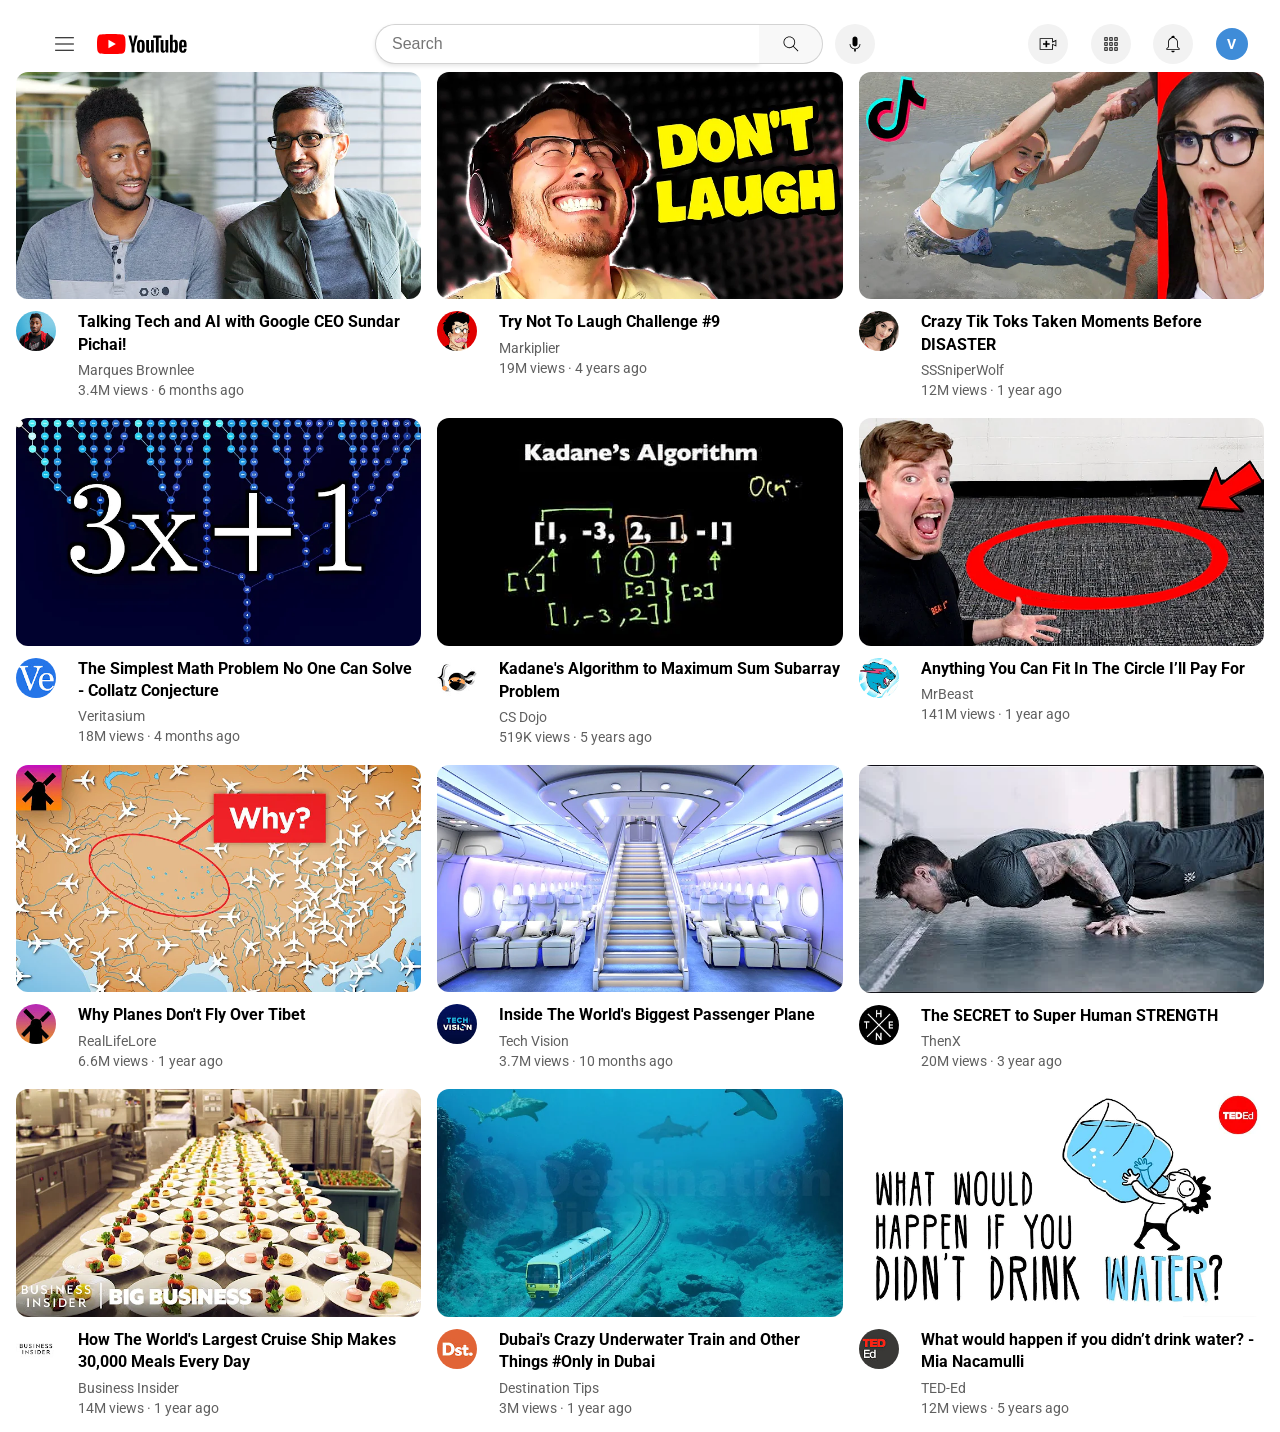
==== youtube/youtube.html @ 4e5f92c8 "add html-css-course and youtube folders" ====
<!doctype html>
<html lang="en">
  <head>
    <meta charset="UTF-8" />
    <meta name="viewport" content="width=device-width, initial-scale=1.0" />
    <title>youtube.com clone</title>
    <link rel="preconnect" href="https://fonts.googleapis.com" />
    <link rel="preconnect" href="https://fonts.gstatic.com" crossorigin />
    <link
      href="https://fonts.googleapis.com/css2?family=Roboto:ital@0;1&display=swap"
      rel="stylesheet"
    />
    <link
      href="https://fonts.googleapis.com/css2?family=Roboto:ital,wght@0,700;1,700&display=swap"
      rel="stylesheet"
    />

    <link rel="stylesheet" href="css/video.css" />
    <link rel="stylesheet" href="css/header.css" />
    <link rel="stylesheet" href="css/genral.css" />
  </head>


  <body>
    <div class="header">
      <div class="start-section">
       <img class="hamburger-menu" src="icons/hamburger-menu.svg">
       <img class="youtube-logo" src="icons/youtube-logo.svg">
      </div>



        <div class="middle-section">
           <input class="search-bar" type="text" placeholder="Search">
           <button  class="search-button">
            <img  src="icons/search.svg">
           </button>
           <button class="voice-button">
            <img  src="icons/voice-search-icon.svg">
           </button>
        </div>



      <div class="end-section">
        <button class="upload-button" aria-label="Create">
          <img src="icons/upload.svg" alt="Upload" />
        </button>
        <button class="apps-button" aria-label="YouTube apps">
          <img src="icons/youtube-apps.svg" alt="Apps" />
        </button>
        <button class="notification-button" aria-label="Notifications">
          <img src="icons/notifications.svg" alt="Notifications" />
        </button>
        <div class="profile-pic" aria-label="Profile">V</div>
      </div>
      </div>
    











    <div class="video-grid">
      <div class="div-contanter">
        <img class="thumbnail" src="img/thumbnail-1.webp" alt="thumbnail 1" />
        <div class="video-info-grid">
          <div class="div-pic">
            <img class="c-img" src="img/c-img/channel-1.jpeg" alt="channel 1" />
          </div>
          <div class="video-info">
            <p class="video-title">Talking Tech and AI with Google CEO Sundar Pichai!</p>
            <p class="video-auther">Marques Brownlee</p>
            <p class="video-state">3.4M views &#183; 6 months ago</p>
          </div>
        </div>
      </div>

      <div class="div-contanter">
        <img class="thumbnail" src="img/thumbnail-2.webp" alt="thumbnail 2" />
        <div class="video-info-grid">
          <div class="div-pic">
            <img class="c-img" src="img/c-img/channel-2.jpeg" alt="channel 2" />
          </div>
          <div class="video-info">
            <p class="video-title">Try Not To Laugh Challenge #9</p>
            <p class="video-auther">Markiplier</p>
            <p class="video-state">19M views &#183; 4 years ago</p>
          </div>
        </div>
      </div>

      <div class="div-contanter">
        <img class="thumbnail" src="img/thumbnail-3.webp" alt="thumbnail 3" />
        <div class="video-info-grid">
          <div class="div-pic">
            <img class="c-img" src="img/c-img/channel-3.jpeg" alt="channel 3" />
          </div>
          <div class="video-info">
            <p class="video-title">Crazy Tik Toks Taken Moments Before DISASTER</p>
            <p class="video-auther">SSSniperWolf</p>
            <p class="video-state">12M views &#183; 1 year ago</p>
          </div>
        </div>
      </div>

      <div class="div-contanter">
        <img class="thumbnail" src="img/thumbnail-4.webp" alt="thumbnail 4" />
        <div class="video-info-grid">
          <div class="div-pic">
            <img class="c-img" src="img/c-img/channel-4.jpeg" alt="channel 4" />
          </div>
          <div class="video-info">
            <p class="video-title">The Simplest Math Problem No One Can Solve - Collatz Conjecture</p>
            <p class="video-auther">Veritasium</p>
            <p class="video-state">18M views &#183; 4 months ago</p>
          </div>
        </div>
      </div>

      <div class="div-contanter">
        <img class="thumbnail" src="img/thumbnail-5.webp" alt="thumbnail 5" />
        <div class="video-info-grid">
          <div class="div-pic">
            <img class="c-img" src="img/c-img/channel-5.jpeg" alt="channel 5" />
          </div>
          <div class="video-info">
            <p class="video-title">Kadane's Algorithm to Maximum Sum Subarray Problem</p>
            <p class="video-auther">CS Dojo</p>
            <p class="video-state">519K views &#183; 5 years ago</p>
          </div>
        </div>
      </div>

      <div class="div-contanter">
        <img class="thumbnail" src="img/thumbnail-6.webp" alt="thumbnail 6" />
        <div class="video-info-grid">
          <div class="div-pic">
            <img class="c-img" src="img/c-img/channel-6.jpeg" alt="channel 6" />
          </div>
          <div class="video-info">
            <p class="video-title">Anything You Can Fit In The Circle I’ll Pay For</p>
            <p class="video-auther">MrBeast</p>
            <p class="video-state">141M views &#183; 1 year ago</p>
          </div>
        </div>
      </div>

      <div class="div-contanter">
        <img class="thumbnail" src="img/thumbnail-7.webp" alt="thumbnail 7" />
        <div class="video-info-grid">
          <div class="div-pic">
            <img class="c-img" src="img/c-img/channel-7.jpeg" alt="channel 7" />
          </div>
          <div class="video-info">
            <p class="video-title">Why Planes Don't Fly Over Tibet</p>
            <p class="video-auther">RealLifeLore</p>
            <p class="video-state">6.6M views &#183; 1 year ago</p>
          </div>
        </div>
      </div>

      <div class="div-contanter">
        <img class="thumbnail" src="img/thumbnail-8.webp" alt="thumbnail 8" />
        <div class="video-info-grid">
          <div class="div-pic">
            <img class="c-img" src="img/c-img/channel-8.jpeg" alt="channel 8" />
          </div>
          <div class="video-info">
            <p class="video-title">Inside The World's Biggest Passenger Plane</p>
            <p class="video-auther">Tech Vision</p>
            <p class="video-state">3.7M views &#183; 10 months ago</p>
          </div>
        </div>
      </div>

      <div class="div-contanter">
        <img class="thumbnail" src="img/thumbnail-9.webp" alt="thumbnail 9" />
        <div class="video-info-grid">
          <div class="div-pic">
            <img class="c-img" src="img/c-img/channel-9.jpeg" alt="channel 9" />
          </div>
          <div class="video-info">
            <p class="video-title">The SECRET to Super Human STRENGTH</p>
            <p class="video-auther">ThenX</p>
            <p class="video-state">20M views &#183; 3 year ago</p>
          </div>
        </div>
      </div>

      <div class="div-contanter">
        <img class="thumbnail" src="img/thumbnail-10.webp" alt="thumbnail 10" />
        <div class="video-info-grid">
          <div class="div-pic">
            <img class="c-img" src="img/c-img/channel-10.jpeg" alt="channel 10" />
          </div>
          <div class="video-info">
            <p class="video-title">How The World's Largest Cruise Ship Makes 30,000 Meals Every Day</p>
            <p class="video-auther">Business Insider</p>
            <p class="video-state">14M views &#183; 1 year ago</p>
          </div>
        </div>
      </div>

      <div class="div-contanter">
        <img class="thumbnail" src="img/thumbnail-11.webp" alt="thumbnail 11" />
        <div class="video-info-grid">
          <div class="div-pic">
            <img class="c-img" src="img/c-img/channel-11.jpeg" alt="channel 11" />
          </div>
          <div class="video-info">
            <p class="video-title">Dubai's Crazy Underwater Train and Other Things #Only in Dubai</p>
            <p class="video-auther">Destination Tips</p>
            <p class="video-state">3M views &#183; 1 year ago</p>
          </div>
        </div>
      </div>

      <div class="div-contanter">
        <img class="thumbnail" src="img/thumbnail-12.webp" alt="thumbnail 12" />
        <div class="video-info-grid">
          <div class="div-pic">
            <img class="c-img" src="img/c-img/channel-12.jpeg" alt="channel 12" />
          </div>
          <div class="video-info">
            <p class="video-title">What would happen if you didn’t drink water? - Mia Nacamulli</p>
            <p class="video-auther">TED-Ed</p>
            <p class="video-state">12M views &#183; 5 years ago</p>
          </div>
        </div>
      </div>
    </div>
  </body>
</html>
---- youtube/css/video.css ----
body {
  margin: 0;
  padding: 16px;
  font-family: "Roboto", Arial, sans-serif;
}

.search-bar {
  width: 300px;
  height: 30px;
  padding: 10px;
  border-radius: 20px;
  border: 1px solid #ccc;
  box-shadow: 0 2px 4px rgba(0, 0, 0, 0.1);
  display: block;
  margin-bottom: 16px;
}

.video-grid {
  display: grid;
  grid-template-columns: repeat(3, minmax(0, 1fr));
  gap: 20px 16px;
}

.div-contanter {
  width: 100%;
}

.thumbnail {
  width: 100%;
  display: block;
  border-radius: 12px;
}

.video-info-grid {
  display: grid;
  grid-template-columns: 50px 1fr;
  column-gap: 12px;
  margin-top: 12px;
}

.div-pic {
  width: 50px;
}

.c-img {
  width: 40px;
  height: 40px;
  border-radius: 50%;
  display: block;
}

.video-info {
  width: 100%;
}

.video-title {
  margin: 0 0 6px;
  font-size: 16px;
  font-weight: 700;
  line-height: 1.4;
}

.video-auther,
.video-state {
  margin: 0;
  font-size: 14px;
  color: #606060;
}

.video-state {
  margin-top: 4px;
}

@media (max-width: 900px) {
  .video-grid {
    grid-template-columns: repeat(2, minmax(0, 1fr));
  }
}

@media (max-width: 560px) {
  .video-grid {
    grid-template-columns: 1fr;
  }

 
}
---- youtube/css/header.css ----
.middle-section {
    flex: 1;
    margin-left: 70px;
    margin-right: 35px;
    max-width: 500px;
    display: flex;
    align-items: center;
}

.search-bar {
    flex: 1;
    height: 40px;
    padding: 0 16px;
    border: 1px solid #d3d3d3;
    border-right: none;
    border-radius: 20px 0 0 20px;
    outline: none;
    box-sizing: border-box;
    font-size: 16px;
    margin-bottom: 0px;
    width: 0;
}

.header {
    display: flex;
    flex-direction: row;
    justify-content: space-between;
    align-items: center;
    height: 56px;
    padding: 0 16px;
    position: sticky;
    top: 0;
    background: white;
    z-index: 10;
}

.start-section {
    display: flex;
    align-items: center;
}

.end-section {
    width: 220px;
    display: flex;
    align-items: center;
    justify-content: space-between;
    gap: 10px;
    flex-shrink: 0;
}

.hamburger-menu {
    height: 25px;
    margin-left: 20px;
    margin-right: 20px;
}

.youtube-logo {
    height: 20px;
}

.search-button,
.voice-button,
.upload-button,
.apps-button,
.notification-button {
    height: 40px;
    width: 40px;
    display: flex;
    align-items: center;
    justify-content: center;
    border: none;
    background: #f2f2f2;
    border-radius: 50%;
    cursor: pointer;
    padding: 0;
}

.search-button {
    width: 64px;
    border-radius: 0 20px 20px 0;
    margin-left: 0;
    border: 1px solid #d3d3d3;
    border-left: none;
    background: #f8f8f8;
}

.voice-button {
    margin-left: 12px;
}

.search-button img,
.voice-button img,
.upload-button img,
.apps-button img,
.notification-button img {
    width: 20px;
    height: 20px;
}

.profile-pic {
    width: 32px;
    height: 32px;
    border-radius: 50%;
    background: #3f8cd8;
    color: white;
    display: flex;
    align-items: center;
    justify-content: center;
    font-weight: 700;
    font-size: 14px;
}
---- youtube/css/genral.css ----
p {
font-family: Roboto,Arial, sans-serif;
margin-top: 0px;
margin-bottom: 0px;
}

body{
margin: 0;
}
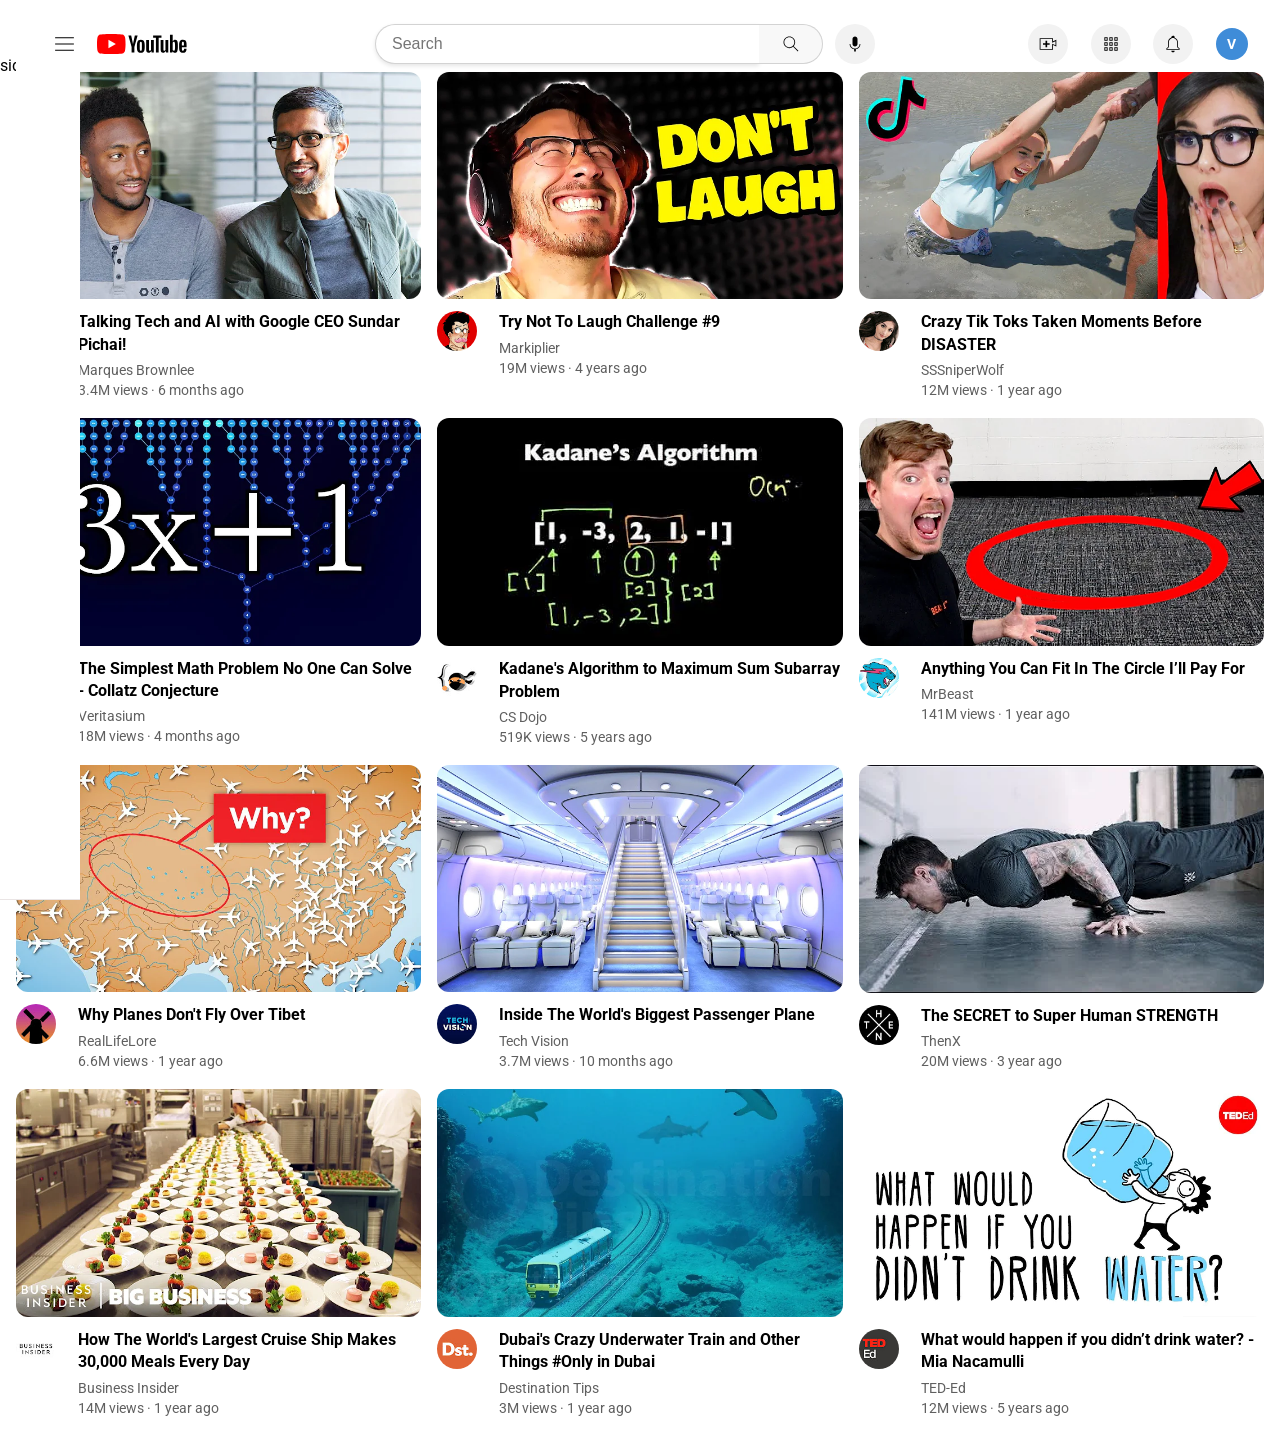
==== commit fbe96d87: "youtube" ====
--- a/youtube/youtube.html
+++ b/youtube/youtube.html
@@ -18,6 +18,7 @@
     <link rel="stylesheet" href="css/video.css" />
     <link rel="stylesheet" href="css/header.css" />
     <link rel="stylesheet" href="css/genral.css" />
+    <link rel="stylesheet" href="css/sidebar.css" />
   </head>
 
 
@@ -58,9 +59,8 @@
     
 
 
-
-
-
+      <div class="sidebar">sidebar</div>
+    
 
 
 
--- a/youtube/css/sidebar.css
+++ b/youtube/css/sidebar.css
@@ -0,0 +1,8 @@
+.sidebar{
+    width: 80px; bottom: 0;left: 0; top: 56px;
+    position: fixed; background-color: white;
+    border-bottom-width: 1px;
+    border-bottom-style: solid;
+    border-bottom-color: rgb(234, 229, 229);
+        
+}
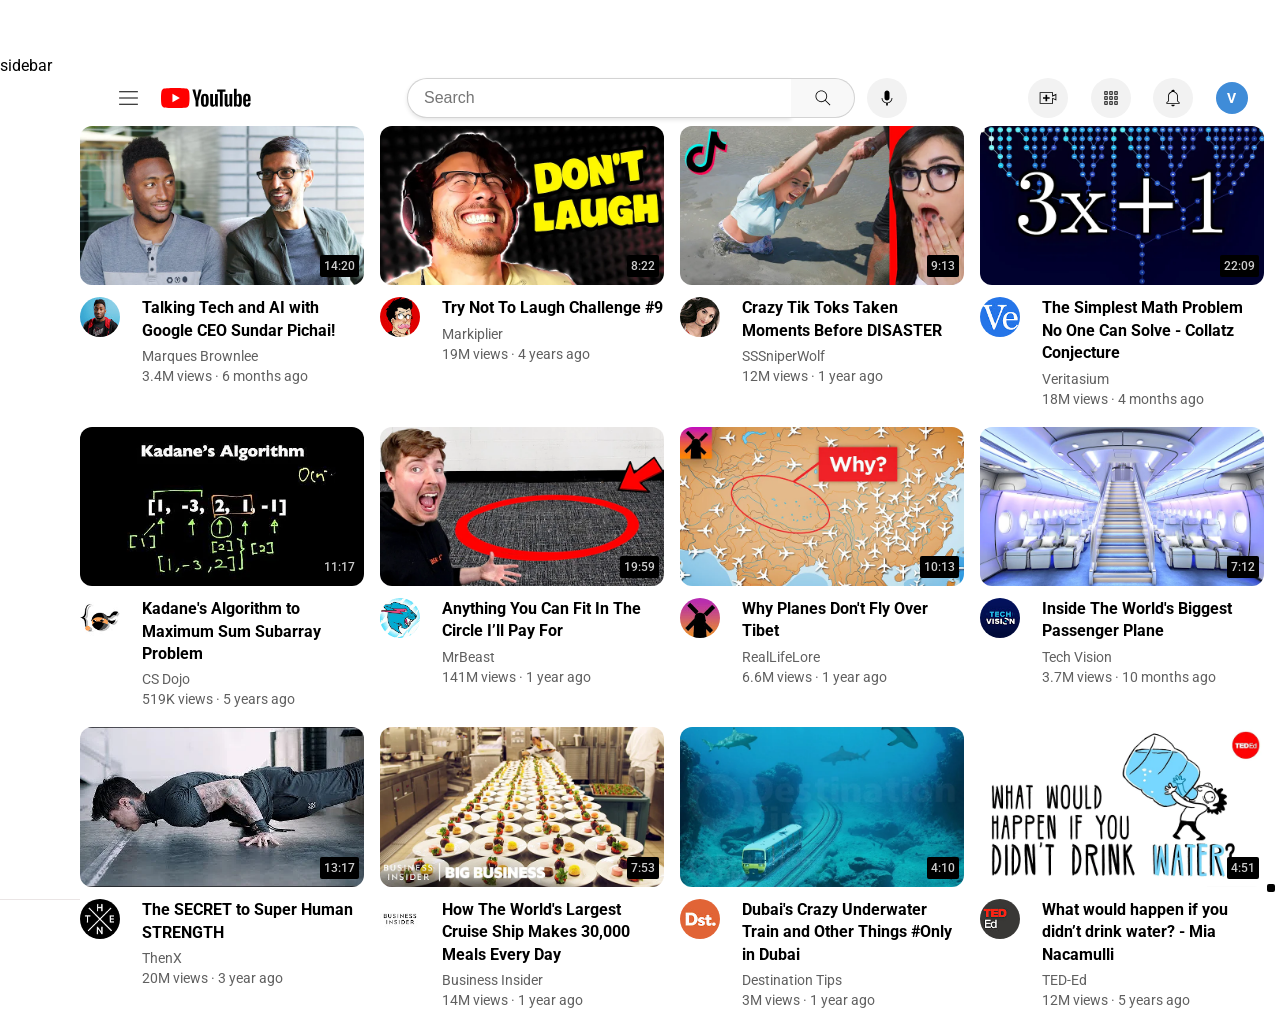
==== commit fc8a851d: "add video time in thumbnail" ====
--- a/youtube/youtube.html
+++ b/youtube/youtube.html
@@ -21,27 +21,22 @@
     <link rel="stylesheet" href="css/sidebar.css" />
   </head>
 
-
   <body>
     <div class="header">
       <div class="start-section">
-       <img class="hamburger-menu" src="icons/hamburger-menu.svg">
-       <img class="youtube-logo" src="icons/youtube-logo.svg">
-      </div>
-
-
-
-        <div class="middle-section">
-           <input class="search-bar" type="text" placeholder="Search">
-           <button  class="search-button">
-            <img  src="icons/search.svg">
-           </button>
-           <button class="voice-button">
-            <img  src="icons/voice-search-icon.svg">
-           </button>
-        </div>
-
-
+        <img class="hamburger-menu" src="icons/hamburger-menu.svg" />
+        <img class="youtube-logo" src="icons/youtube-logo.svg" />
+      </div>
+
+      <div class="middle-section">
+        <input class="search-bar" type="text" placeholder="Search" />
+        <button class="search-button">
+          <img src="icons/search.svg" />
+        </button>
+        <button class="voice-button">
+          <img src="icons/voice-search-icon.svg" />
+        </button>
+      </div>
 
       <div class="end-section">
         <button class="upload-button" aria-label="Create">
@@ -55,27 +50,27 @@
         </button>
         <div class="profile-pic" aria-label="Profile">V</div>
       </div>
-      </div>
-    
-
-
-      <div class="sidebar">sidebar</div>
-    
-
-
-
-
-
+    </div>
+
+    <div class="sidebar">sidebar</div>
 
     <div class="video-grid">
       <div class="div-contanter">
-        <img class="thumbnail" src="img/thumbnail-1.webp" alt="thumbnail 1" />
+        <div class="thumbnail-row">
+          <img class="thumbnail" src="img/thumbnail-1.webp" alt="thumbnail 1" />
+          <div class="video-time">
+            14:20
+          </div>
+        </div>
         <div class="video-info-grid">
           <div class="div-pic">
             <img class="c-img" src="img/c-img/channel-1.jpeg" alt="channel 1" />
-          </div>
-          <div class="video-info">
-            <p class="video-title">Talking Tech and AI with Google CEO Sundar Pichai!</p>
+            
+          </div>
+          <div class="video-info">
+            <p class="video-title">
+              Talking Tech and AI with Google CEO Sundar Pichai!
+            </p>
             <p class="video-auther">Marques Brownlee</p>
             <p class="video-state">3.4M views &#183; 6 months ago</p>
           </div>
@@ -83,10 +78,16 @@
       </div>
 
       <div class="div-contanter">
-        <img class="thumbnail" src="img/thumbnail-2.webp" alt="thumbnail 2" />
+        <div class="thumbnail-row">
+          <img class="thumbnail" src="img/thumbnail-2.webp" alt="thumbnail 2" />
+          <div class="video-time">
+            8:22
+          </div>
+        </div>
         <div class="video-info-grid">
           <div class="div-pic">
             <img class="c-img" src="img/c-img/channel-2.jpeg" alt="channel 2" />
+            
           </div>
           <div class="video-info">
             <p class="video-title">Try Not To Laugh Challenge #9</p>
@@ -97,13 +98,20 @@
       </div>
 
       <div class="div-contanter">
-        <img class="thumbnail" src="img/thumbnail-3.webp" alt="thumbnail 3" />
+        <div class="thumbnail-row">
+          <img class="thumbnail" src="img/thumbnail-3.webp" alt="thumbnail 3" />
+          <div class="video-time">
+            9:13
+          </div>
+        </div>
         <div class="video-info-grid">
           <div class="div-pic">
             <img class="c-img" src="img/c-img/channel-3.jpeg" alt="channel 3" />
           </div>
           <div class="video-info">
-            <p class="video-title">Crazy Tik Toks Taken Moments Before DISASTER</p>
+            <p class="video-title">
+              Crazy Tik Toks Taken Moments Before DISASTER
+            </p>
             <p class="video-auther">SSSniperWolf</p>
             <p class="video-state">12M views &#183; 1 year ago</p>
           </div>
@@ -111,13 +119,20 @@
       </div>
 
       <div class="div-contanter">
-        <img class="thumbnail" src="img/thumbnail-4.webp" alt="thumbnail 4" />
+        <div class="thumbnail-row">
+          <img class="thumbnail" src="img/thumbnail-4.webp" alt="thumbnail 4" />
+          <div class="video-time">
+            22:09
+          </div>
+        </div>
         <div class="video-info-grid">
           <div class="div-pic">
             <img class="c-img" src="img/c-img/channel-4.jpeg" alt="channel 4" />
           </div>
           <div class="video-info">
-            <p class="video-title">The Simplest Math Problem No One Can Solve - Collatz Conjecture</p>
+            <p class="video-title">
+              The Simplest Math Problem No One Can Solve - Collatz Conjecture
+            </p>
             <p class="video-auther">Veritasium</p>
             <p class="video-state">18M views &#183; 4 months ago</p>
           </div>
@@ -125,13 +140,20 @@
       </div>
 
       <div class="div-contanter">
-        <img class="thumbnail" src="img/thumbnail-5.webp" alt="thumbnail 5" />
+        <div class="thumbnail-row">
+          <img class="thumbnail" src="img/thumbnail-5.webp" alt="thumbnail 5" />
+          <div class="video-time">
+            11:17
+          </div>
+        </div>
         <div class="video-info-grid">
           <div class="div-pic">
             <img class="c-img" src="img/c-img/channel-5.jpeg" alt="channel 5" />
           </div>
           <div class="video-info">
-            <p class="video-title">Kadane's Algorithm to Maximum Sum Subarray Problem</p>
+            <p class="video-title">
+              Kadane's Algorithm to Maximum Sum Subarray Problem
+            </p>
             <p class="video-auther">CS Dojo</p>
             <p class="video-state">519K views &#183; 5 years ago</p>
           </div>
@@ -139,13 +161,20 @@
       </div>
 
       <div class="div-contanter">
-        <img class="thumbnail" src="img/thumbnail-6.webp" alt="thumbnail 6" />
+        <div class="thumbnail-row">
+          <img class="thumbnail" src="img/thumbnail-6.webp" alt="thumbnail 6" />
+          <div class="video-time">
+            19:59
+          </div>
+        </div>
         <div class="video-info-grid">
           <div class="div-pic">
             <img class="c-img" src="img/c-img/channel-6.jpeg" alt="channel 6" />
           </div>
           <div class="video-info">
-            <p class="video-title">Anything You Can Fit In The Circle I’ll Pay For</p>
+            <p class="video-title">
+              Anything You Can Fit In The Circle I’ll Pay For
+            </p>
             <p class="video-auther">MrBeast</p>
             <p class="video-state">141M views &#183; 1 year ago</p>
           </div>
@@ -153,7 +182,12 @@
       </div>
 
       <div class="div-contanter">
-        <img class="thumbnail" src="img/thumbnail-7.webp" alt="thumbnail 7" />
+        <div class="thumbnail-row">
+          <img class="thumbnail" src="img/thumbnail-7.webp" alt="thumbnail 7" />
+          <div class="video-time">
+            10:13
+          </div>
+        </div>
         <div class="video-info-grid">
           <div class="div-pic">
             <img class="c-img" src="img/c-img/channel-7.jpeg" alt="channel 7" />
@@ -167,13 +201,20 @@
       </div>
 
       <div class="div-contanter">
-        <img class="thumbnail" src="img/thumbnail-8.webp" alt="thumbnail 8" />
+        <div class="thumbnail-row">
+          <img class="thumbnail" src="img/thumbnail-8.webp" alt="thumbnail 8" />
+          <div class="video-time">
+            7:12
+          </div>
+        </div>
         <div class="video-info-grid">
           <div class="div-pic">
             <img class="c-img" src="img/c-img/channel-8.jpeg" alt="channel 8" />
           </div>
           <div class="video-info">
-            <p class="video-title">Inside The World's Biggest Passenger Plane</p>
+            <p class="video-title">
+              Inside The World's Biggest Passenger Plane
+            </p>
             <p class="video-auther">Tech Vision</p>
             <p class="video-state">3.7M views &#183; 10 months ago</p>
           </div>
@@ -181,7 +222,12 @@
       </div>
 
       <div class="div-contanter">
-        <img class="thumbnail" src="img/thumbnail-9.webp" alt="thumbnail 9" />
+        <div class="thumbnail-row">
+          <img class="thumbnail" src="img/thumbnail-9.webp" alt="thumbnail 9" />
+          <div class="video-time">
+            13:17
+          </div>
+        </div>
         <div class="video-info-grid">
           <div class="div-pic">
             <img class="c-img" src="img/c-img/channel-9.jpeg" alt="channel 9" />
@@ -195,13 +241,30 @@
       </div>
 
       <div class="div-contanter">
-        <img class="thumbnail" src="img/thumbnail-10.webp" alt="thumbnail 10" />
-        <div class="video-info-grid">
-          <div class="div-pic">
-            <img class="c-img" src="img/c-img/channel-10.jpeg" alt="channel 10" />
-          </div>
-          <div class="video-info">
-            <p class="video-title">How The World's Largest Cruise Ship Makes 30,000 Meals Every Day</p>
+        <div class="thumbnail-row">
+          <img
+            class="thumbnail"
+            src="img/thumbnail-10.webp"
+            alt="thumbnail 10"
+          />
+          <div class="video-time">
+            7:53
+          </div>
+        </div>
+
+        <div class="video-info-grid">
+          <div class="div-pic">
+            <img
+              class="c-img"
+              src="img/c-img/channel-10.jpeg"
+              alt="channel 10"
+            />
+            <div class="video-time"></div>
+          </div>
+          <div class="video-info">
+            <p class="video-title">
+              How The World's Largest Cruise Ship Makes 30,000 Meals Every Day
+            </p>
             <p class="video-auther">Business Insider</p>
             <p class="video-state">14M views &#183; 1 year ago</p>
           </div>
@@ -209,13 +272,29 @@
       </div>
 
       <div class="div-contanter">
-        <img class="thumbnail" src="img/thumbnail-11.webp" alt="thumbnail 11" />
-        <div class="video-info-grid">
-          <div class="div-pic">
-            <img class="c-img" src="img/c-img/channel-11.jpeg" alt="channel 11" />
-          </div>
-          <div class="video-info">
-            <p class="video-title">Dubai's Crazy Underwater Train and Other Things #Only in Dubai</p>
+        <div class="thumbnail-row">
+          <img
+            class="thumbnail"
+            src="img/thumbnail-11.webp"
+            alt="thumbnail 11"
+          />
+          <div class="video-time">
+            4:10
+          </div>
+        </div>
+
+        <div class="video-info-grid">
+          <div class="div-pic">
+            <img
+              class="c-img"
+              src="img/c-img/channel-11.jpeg"
+              alt="channel 11"
+            />
+          </div>
+          <div class="video-info">
+            <p class="video-title">
+              Dubai's Crazy Underwater Train and Other Things #Only in Dubai
+            </p>
             <p class="video-auther">Destination Tips</p>
             <p class="video-state">3M views &#183; 1 year ago</p>
           </div>
@@ -223,17 +302,32 @@
       </div>
 
       <div class="div-contanter">
-        <img class="thumbnail" src="img/thumbnail-12.webp" alt="thumbnail 12" />
-        <div class="video-info-grid">
-          <div class="div-pic">
-            <img class="c-img" src="img/c-img/channel-12.jpeg" alt="channel 12" />
-          </div>
-          <div class="video-info">
-            <p class="video-title">What would happen if you didn’t drink water? - Mia Nacamulli</p>
+        <div class="thumbnail-row">
+          <img
+            class="thumbnail"
+            src="img/thumbnail-12.webp"
+            alt="thumbnail 12"
+          />
+          <div class="video-time">
+            4:51
+          </div>
+        </div>
+        <div class="video-info-grid">
+          <div class="div-pic">
+            <img
+              class="c-img"
+              src="img/c-img/channel-12.jpeg"
+              alt="channel 12"
+            />
+          </div>
+          <div class="video-info">
+            <p class="video-title">
+              What would happen if you didn’t drink water? - Mia Nacamulli
+            </p>
             <p class="video-auther">TED-Ed</p>
             <p class="video-state">12M views &#183; 5 years ago</p>
           </div>
-        </div>
+        </div
       </div>
     </div>
   </body>
--- a/youtube/css/video.css
+++ b/youtube/css/video.css
@@ -17,7 +17,7 @@
 
 .video-grid {
   display: grid;
-  grid-template-columns: repeat(3, minmax(0, 1fr));
+  grid-template-columns: repeat(4, minmax(0, 1fr));
   gap: 20px 16px;
 }
 
@@ -47,6 +47,7 @@
   height: 40px;
   border-radius: 50%;
   display: block;
+
 }
 
 .video-info {
@@ -85,3 +86,21 @@
  
 }
 
+.thumbnail-row{
+  position: relative;
+}
+.video-time{
+  font-family: "Roboto", Arial, sans-serif;
+  background-color: black;
+  color: #ccc;
+  position: absolute;
+  bottom: 8px;
+  right: 5px;
+  font-size: 12px;
+  font-weight: 500;
+  padding-left: 4px;
+  padding-right: 4px;
+  padding-top: 4px;
+  padding-bottom: 4px;
+  border-radius: 2px;
+}
--- a/youtube/css/genral.css
+++ b/youtube/css/genral.css
@@ -6,4 +6,6 @@
 
 body{
 margin: 0;
+padding-left: 80px;
+padding-top: 70px;
 }
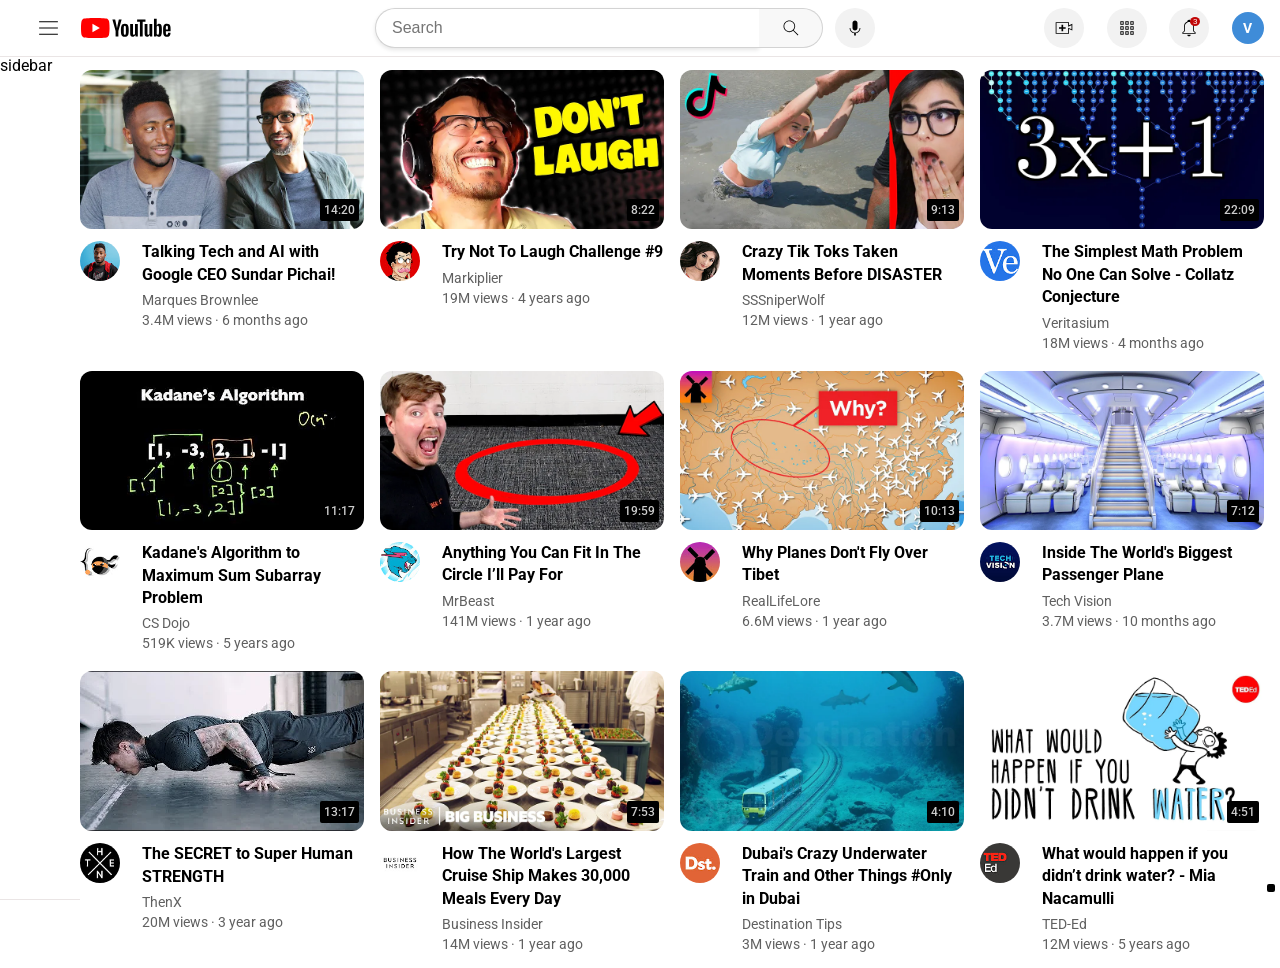
==== commit 1f70840b: "add count on notification" ====
--- a/youtube/youtube.html
+++ b/youtube/youtube.html
@@ -45,9 +45,16 @@
         <button class="apps-button" aria-label="YouTube apps">
           <img src="icons/youtube-apps.svg" alt="Apps" />
         </button>
+        <div class="notification-cont">
+          
         <button class="notification-button" aria-label="Notifications">
           <img src="icons/notifications.svg" alt="Notifications" />
-        </button>
+          <div class="noti-cont">3</div>
+          
+          </button>
+        </div>
+        
+        
         <div class="profile-pic" aria-label="Profile">V</div>
       </div>
     </div>
--- a/youtube/css/header.css
+++ b/youtube/css/header.css
@@ -22,16 +22,21 @@
 }
 
 .header {
-    display: flex;
+     display: flex;
     flex-direction: row;
     justify-content: space-between;
     align-items: center;
     height: 56px;
-    padding: 0 16px;
-    position: sticky;
-    top: 0;
+    position: fixed;
+    top: 0px;
+    left: 0px;
+    right: 0px;
+    border-bottom-width: 1px;
+    border-bottom-style: solid;
+    border-bottom-color: rgb(234, 229, 229);
+    padding: 0px 16px;
     background: white;
-    z-index: 10;
+    z-index: 100;
 }
 
 .start-section {
@@ -106,6 +111,22 @@
     display: flex;
     align-items: center;
     justify-content: center;
+    font-size: 14px;
     font-weight: 700;
-    font-size: 14px;
 }
+.notification-cont{
+    position: relative;
+
+}
+.noti-cont{
+    position: absolute;
+    background-color: rgb(193, 5, 5);
+    color: white;
+    width: 10px;
+    
+    border-radius: 50%;
+    top: 9px;
+    right: 9px;
+    font-size: 8px;
+    font-weight: 500;
+}
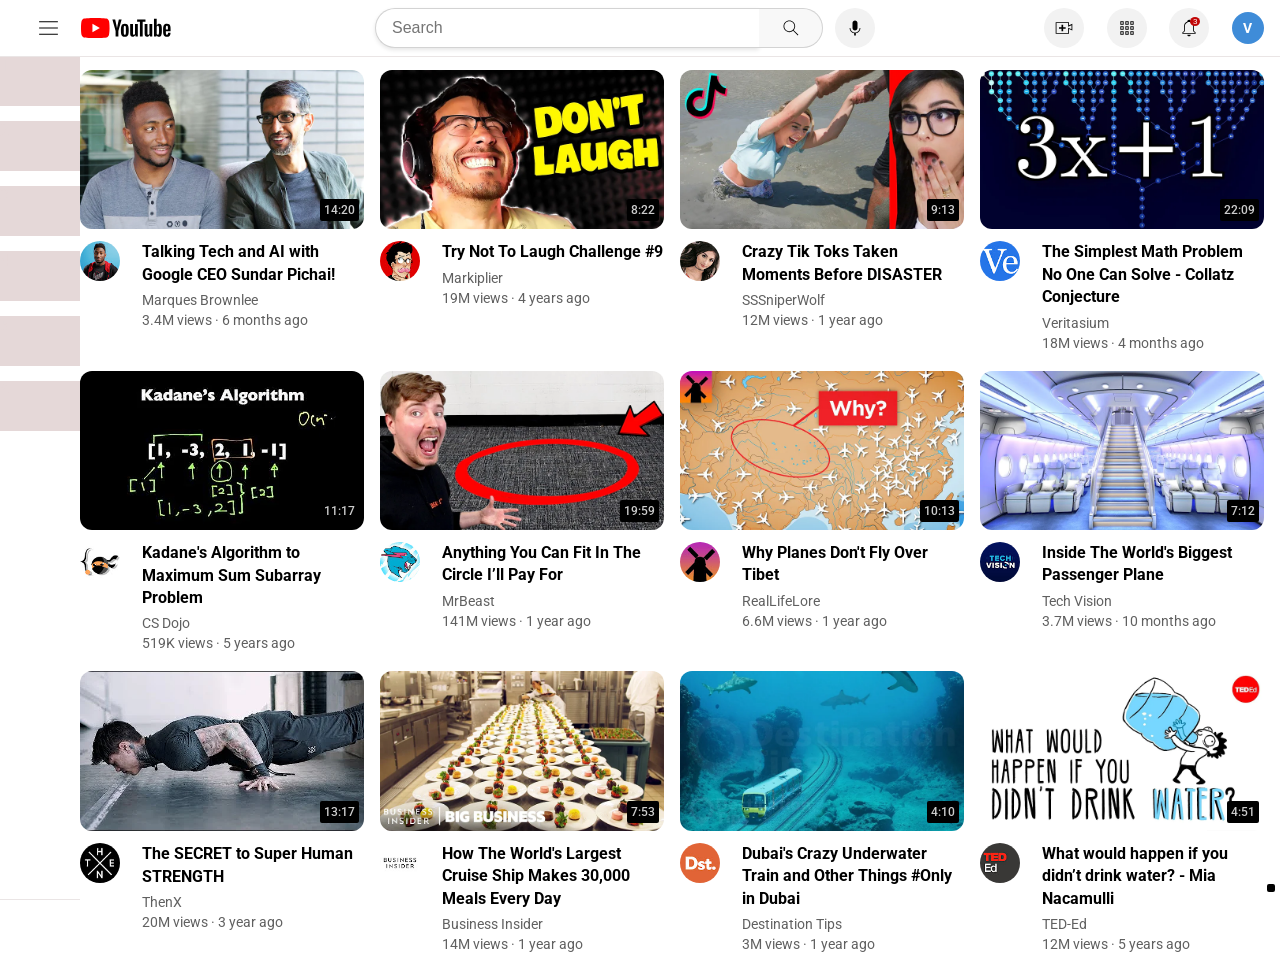
==== commit 4a4cf992: "add count on notification" ====
--- a/youtube/youtube.html
+++ b/youtube/youtube.html
@@ -59,7 +59,14 @@
       </div>
     </div>
 
-    <div class="sidebar">sidebar</div>
+    <div class="sidebar">
+     <div class="sidebar-icons">1</div>
+     <div class="sidebar-icons">2</div>
+     <div class="sidebar-icons">3</div>
+     <div class="sidebar-icons">4</div>
+     <div class="sidebar-icons">5</div>
+     <div class="sidebar-icons">6</div>
+    </div>
 
     <div class="video-grid">
       <div class="div-contanter">
--- a/youtube/css/sidebar.css
+++ b/youtube/css/sidebar.css
@@ -5,4 +5,11 @@
     border-bottom-style: solid;
     border-bottom-color: rgb(234, 229, 229);
         
+}
+.sidebar-icons{
+    background-color: rgb(229, 216, 216);
+    color: rgb(229, 216, 216);
+    margin-bottom: 15px;
+    width: 100%;
+    height: 50px;
 }
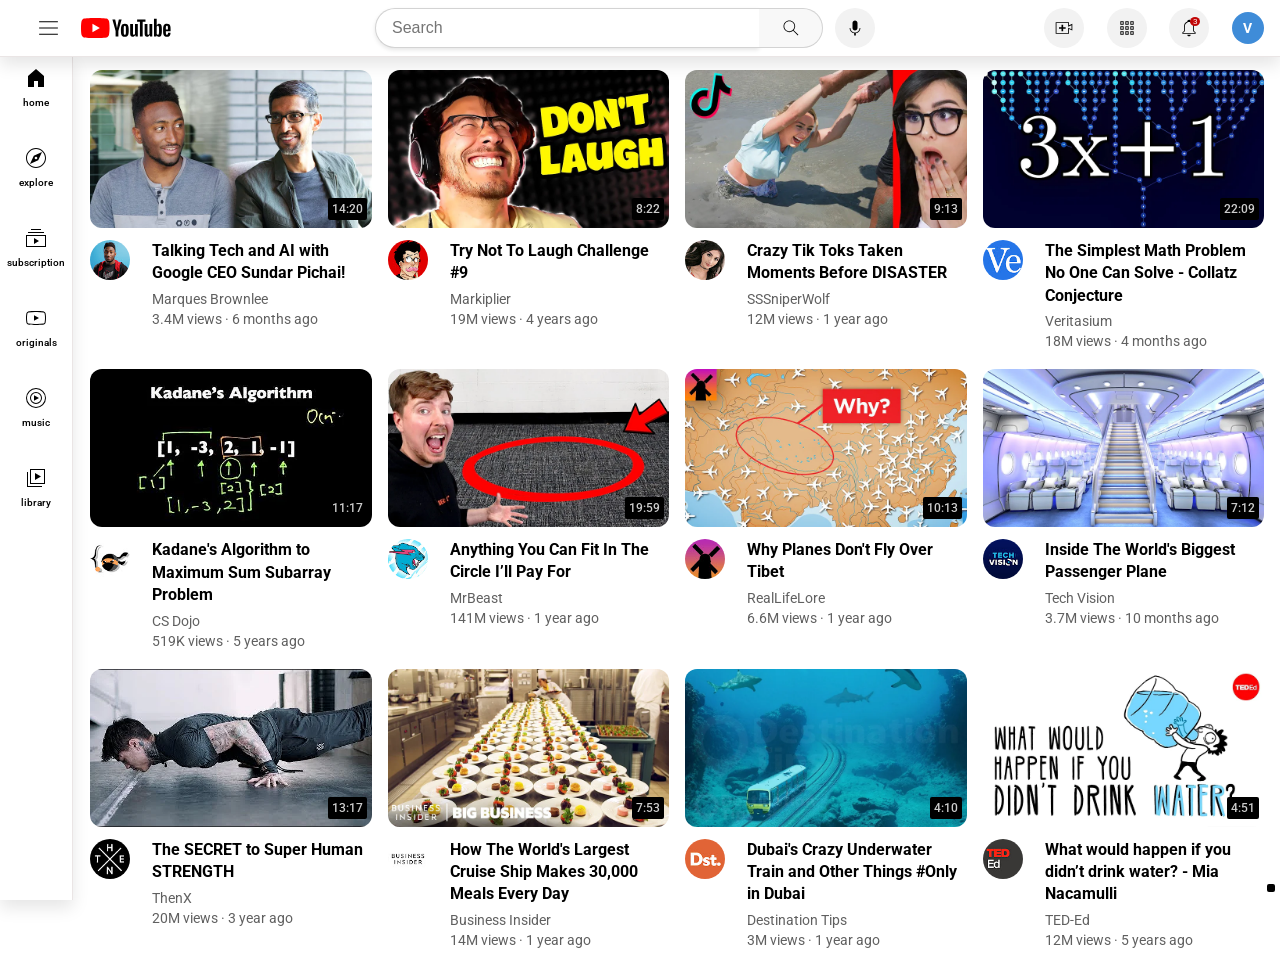
==== commit a72c335f: "add complete side-bar" ====
--- a/youtube/youtube.html
+++ b/youtube/youtube.html
@@ -60,12 +60,57 @@
     </div>
 
     <div class="sidebar">
-     <div class="sidebar-icons">1</div>
-     <div class="sidebar-icons">2</div>
-     <div class="sidebar-icons">3</div>
-     <div class="sidebar-icons">4</div>
-     <div class="sidebar-icons">5</div>
-     <div class="sidebar-icons">6</div>
+     <div class="sidebar-icons">
+      <div class="side-icon-img">
+         <img class="side-icon-image" src="icons/icons-side/home.svg">
+      </div>
+      <div class="side-cont">
+        <p class="side-containt">home</p>
+      </div>
+     </div>
+     <div class="sidebar-icons">
+      <div class="side-icon-img">
+        <img class="side-icon-image" src="icons/icons-side/explore.svg">
+      </div>
+      <div class="side-cont">
+        <p class="side-containt">explore</p>
+      </div>
+     </div>
+     <div class="sidebar-icons">
+      <div class="side-icon-img">
+        <img class="side-icon-image" src="icons/icons-side/subscriptions.svg">
+      </div>
+      <div class="side-cont">
+        <p class="side-containt">subscription</p>
+      </div>
+     </div>
+     <div class="sidebar-icons">
+      <div class="side-icon-img">
+        <img class="side-icon-image" src="icons/icons-side/originals.svg">
+      </div>
+      <div class="side-cont">
+        <p class="side-containt">originals</p>
+      </div> 
+    </div>
+     <div class="sidebar-icons">
+      <div class="side-icon-img">
+        <img class="side-icon-image" src="icons/icons-side/youtube-music.svg">
+
+      </div>
+      <div class="side-cont">
+        <p class="side-containt">
+          music
+        </p>
+      </div> 
+    </div>
+     <div class="sidebar-icons">
+      <div class="side-icon-img">
+        <img class="side-icon-image" src="icons/icons-side/library.svg">
+      </div>
+      <div class="side-cont">
+        <p class="side-containt">library</p>
+      </div>
+     </div>
     </div>
 
     <div class="video-grid">
--- a/youtube/css/header.css
+++ b/youtube/css/header.css
@@ -22,7 +22,7 @@
 }
 
 .header {
-     display: flex;
+    display: flex;
     flex-direction: row;
     justify-content: space-between;
     align-items: center;
@@ -37,6 +37,7 @@
     padding: 0px 16px;
     background: white;
     z-index: 100;
+    box-shadow: 0px 8px 16px 0px rgba(0, 0, 0, 0.1);
 }
 
 .start-section {
--- a/youtube/css/genral.css
+++ b/youtube/css/genral.css
@@ -6,6 +6,6 @@
 
 body{
 margin: 0;
-padding-left: 80px;
+padding-left: 90px;
 padding-top: 70px;
 }
--- a/youtube/css/sidebar.css
+++ b/youtube/css/sidebar.css
@@ -1,15 +1,53 @@
 .sidebar{
-    width: 80px; bottom: 0;left: 0; top: 56px;
+    width: 72px; bottom: 0;left: 0; top: 56px;
     position: fixed; background-color: white;
-    border-bottom-width: 1px;
-    border-bottom-style: solid;
-    border-bottom-color: rgb(234, 229, 229);
+    border-right-width:  1px;
+    border-right-style: solid;
+    border-right-color: rgb(234, 229, 229);
+    box-shadow: 0px 8px 16px 0px rgba(0, 0, 0, 0.1);
         
 }
-.sidebar-icons{
-    background-color: rgb(229, 216, 216);
-    color: rgb(229, 216, 216);
-    margin-bottom: 15px;
+.sidebar-icons{ 
+    margin-bottom: 5px;
     width: 100%;
-    height: 50px;
-}+    height: 70px;
+    margin-bottom: 10px;
+    cursor: pointer;
+}
+.sidebar-icons:hover{
+    background-color: rgba(244, 241, 236, 0.946);
+}
+
+.side-icon-image{
+    height: 24px;
+    margin-bottom: 6.5px;
+    display: flex;
+    justify-content: center;
+    align-items: center;
+    margin-top: 10px;
+    cursor: pointer;
+
+}
+.side-icon-img{
+     display: flex;
+    justify-content: center;
+    align-items: center;
+    
+}
+
+
+.side-containt{
+    font-size: 10px;
+    font-weight: 500;
+    font-family: Roboto,Arial, sans-serif;
+    display: flex;
+    justify-content: center;
+    align-items: center;
+
+    
+}
+.side-cont{
+    display: flex;
+    justify-content: center;
+    align-items: center;
+}
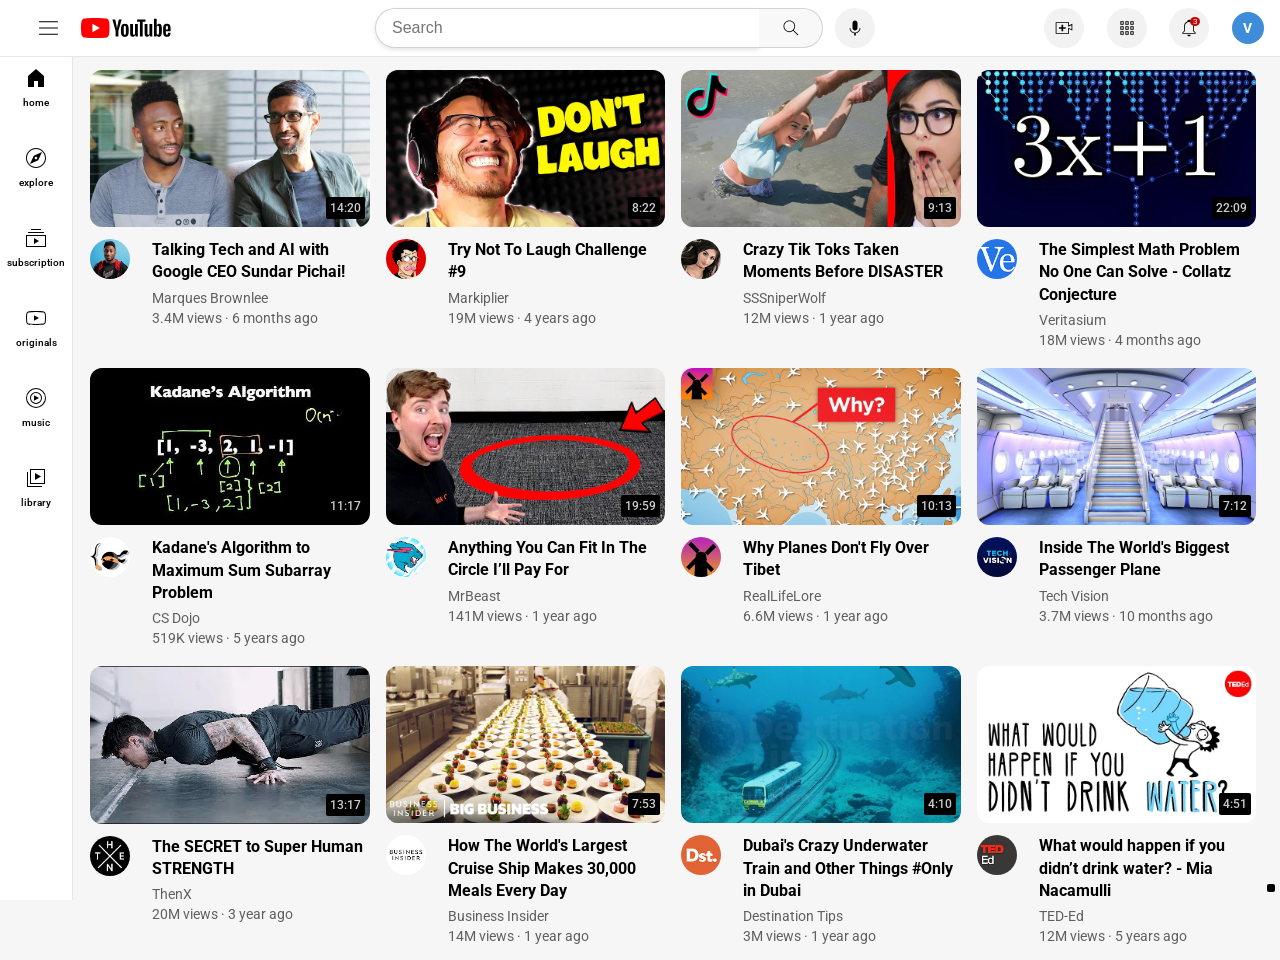
==== commit 612e35de: "add link in video" ====
--- a/youtube/youtube.html
+++ b/youtube/youtube.html
@@ -19,6 +19,7 @@
     <link rel="stylesheet" href="css/header.css" />
     <link rel="stylesheet" href="css/genral.css" />
     <link rel="stylesheet" href="css/sidebar.css" />
+
   </head>
 
   <body>
@@ -32,30 +33,42 @@
         <input class="search-bar" type="text" placeholder="Search" />
         <button class="search-button">
           <img src="icons/search.svg" />
+          <div class="tooltip">search</div>
         </button>
+        
         <button class="voice-button">
           <img src="icons/voice-search-icon.svg" />
+          <div class="tooltip">voice-search</div>
         </button>
+       
       </div>
 
       <div class="end-section">
         <button class="upload-button" aria-label="Create">
           <img src="icons/upload.svg" alt="Upload" />
+          <div class="tooltip">upload</div>
         </button>
+        
         <button class="apps-button" aria-label="YouTube apps">
           <img src="icons/youtube-apps.svg" alt="Apps" />
+          <div class="tooltip">youtube</div>
         </button>
+        
+        
         <div class="notification-cont">
           
         <button class="notification-button" aria-label="Notifications">
           <img src="icons/notifications.svg" alt="Notifications" />
           <div class="noti-cont">3</div>
-          
+           <div class="tooltip">notification</div>
           </button>
+          
         </div>
         
         
-        <div class="profile-pic" aria-label="Profile">V</div>
+        <div class="profile-pic" aria-label="Profile">V
+          
+        </div>
       </div>
     </div>
 
@@ -114,198 +127,300 @@
     </div>
 
     <div class="video-grid">
-      <div class="div-contanter">
-        <div class="thumbnail-row">
-          <img class="thumbnail" src="img/thumbnail-1.webp" alt="thumbnail 1" />
+
+
+      <div class="div-contanter">
+        <div class="thumbnail-row">
+          <a href="https://www.youtube.com/watch?v=n2RNcPRtAiY" >
+            <img class="thumbnail" src="img/thumbnail-1.webp" alt="thumbnail 1" />
+          </a>
           <div class="video-time">
             14:20
           </div>
         </div>
         <div class="video-info-grid">
           <div class="div-pic">
-            <img class="c-img" src="img/c-img/channel-1.jpeg" alt="channel 1" />
+            <a href="https://www.youtube.com/c/mkbhd">
+              <img class="c-img" src="img/c-img/channel-1.jpeg" alt="channel 1" />
+            </a>
             
           </div>
           <div class="video-info">
             <p class="video-title">
+              <a href="https://www.youtube.com/watch?v=n2RNcPRtAiY" >
+            
               Talking Tech and AI with Google CEO Sundar Pichai!
-            </p>
-            <p class="video-auther">Marques Brownlee</p>
-            <p class="video-state">3.4M views &#183; 6 months ago</p>
-          </div>
-        </div>
-      </div>
-
-      <div class="div-contanter">
-        <div class="thumbnail-row">
-          <img class="thumbnail" src="img/thumbnail-2.webp" alt="thumbnail 2" />
+          </a>
+            </p>
+            <a href="https://www.youtube.com/c/mkbhd">
+              <p class="video-auther">Marques Brownlee</p>
+              <p class="video-state">3.4M views &#183; 6 months ago</p>
+            </a>
+            
+          </div>
+        </div>
+      </div>
+
+      <div class="div-contanter">
+        <div class="thumbnail-row">
+          <a href="https://www.youtube.com/watch?v=mP0RAo9SKZk">
+           <img class="thumbnail" src="img/thumbnail-2.webp" alt="thumbnail 2" />
+          </a>
           <div class="video-time">
             8:22
           </div>
         </div>
         <div class="video-info-grid">
           <div class="div-pic">
-            <img class="c-img" src="img/c-img/channel-2.jpeg" alt="channel 2" />
-            
-          </div>
-          <div class="video-info">
-            <p class="video-title">Try Not To Laugh Challenge #9</p>
+            <a href="https://www.youtube.com/c/markiplier">
+              <img class="c-img" src="img/c-img/channel-2.jpeg" alt="channel 2" />
+            
+            </a>
+            
+          </div>
+          <div class="video-info">
+            <a href="https://www.youtube.com/watch?v=mP0RAo9SKZk">
+              <p class="video-title">Try Not To Laugh Challenge #9</p>
+            </a>
+            <a href="https://www.youtube.com/c/markiplier">
+              
             <p class="video-auther">Markiplier</p>
             <p class="video-state">19M views &#183; 4 years ago</p>
-          </div>
-        </div>
-      </div>
-
-      <div class="div-contanter">
-        <div class="thumbnail-row">
-          <img class="thumbnail" src="img/thumbnail-3.webp" alt="thumbnail 3" />
+            </a>
+          </div>
+        </div>
+      </div>
+
+      <div class="div-contanter">
+        <div class="thumbnail-row">
+          <a href="https://www.youtube.com/watch?v=FgjPQQeTh1w">
+           <img class="thumbnail" src="img/thumbnail-3.webp" alt="thumbnail 3" />
+          </a>
           <div class="video-time">
             9:13
           </div>
         </div>
         <div class="video-info-grid">
           <div class="div-pic">
+            <a href="https://www.youtube.com/user/SSSniperWolf">
+              
             <img class="c-img" src="img/c-img/channel-3.jpeg" alt="channel 3" />
-          </div>
-          <div class="video-info">
-            <p class="video-title">
+            </a>
+          </div>
+          <div class="video-info">
+            <a href="https://www.youtube.com/watch?v=FgjPQQeTh1w">
+              <p class="video-title">
               Crazy Tik Toks Taken Moments Before DISASTER
             </p>
+            </a>
+            <a href="https://www.youtube.com/user/SSSniperWolf">
+              
             <p class="video-auther">SSSniperWolf</p>
             <p class="video-state">12M views &#183; 1 year ago</p>
-          </div>
-        </div>
-      </div>
-
-      <div class="div-contanter">
-        <div class="thumbnail-row">
-          <img class="thumbnail" src="img/thumbnail-4.webp" alt="thumbnail 4" />
+            </a>
+            
+          </div>
+        </div>
+      </div>
+
+      <div class="div-contanter">
+        <div class="thumbnail-row">
+          <a href="https://www.youtube.com/watch?v=094y1Z2wpJg">
+             <img class="thumbnail" src="img/thumbnail-4.webp" alt="thumbnail 4" />
+          </a>
+          
           <div class="video-time">
             22:09
           </div>
         </div>
         <div class="video-info-grid">
           <div class="div-pic">
+            <a href="https://www.youtube.com/c/veritasium">
+              
             <img class="c-img" src="img/c-img/channel-4.jpeg" alt="channel 4" />
-          </div>
-          <div class="video-info">
-            <p class="video-title">
+            </a>
+          </div>
+          <div class="video-info">
+            <a href="https://www.youtube.com/watch?v=094y1Z2wpJg">
+              <p class="video-title">
               The Simplest Math Problem No One Can Solve - Collatz Conjecture
             </p>
-            <p class="video-auther">Veritasium</p>
+            </a>
+            <a href="https://www.youtube.com/c/veritasium">
+              <p class="video-auther">Veritasium</p>
             <p class="video-state">18M views &#183; 4 months ago</p>
-          </div>
-        </div>
-      </div>
-
-      <div class="div-contanter">
-        <div class="thumbnail-row">
-          <img class="thumbnail" src="img/thumbnail-5.webp" alt="thumbnail 5" />
+            </a>
+            
+          </div>
+        </div>
+      </div>
+
+      <div class="div-contanter">
+        <div class="thumbnail-row">
+          <a href="https://www.youtube.com/watch?v=86CQq3pKSUw">
+            <img class="thumbnail" src="img/thumbnail-5.webp" alt="thumbnail 5" />
+          </a>
+          
           <div class="video-time">
             11:17
           </div>
         </div>
         <div class="video-info-grid">
           <div class="div-pic">
+            <a href="https://www.youtube.com/c/CSDojo">
+             
             <img class="c-img" src="img/c-img/channel-5.jpeg" alt="channel 5" />
-          </div>
-          <div class="video-info">
-            <p class="video-title">
+            </a>
+          </div>
+          <div class="video-info">
+            <a href="https://www.youtube.com/watch?v=86CQq3pKSUw">
+              <p class="video-title">
               Kadane's Algorithm to Maximum Sum Subarray Problem
             </p>
-            <p class="video-auther">CS Dojo</p>
+            </a>
+            <a href="https://www.youtube.com/c/CSDojo">
+              <p class="video-auther">CS Dojo</p>
             <p class="video-state">519K views &#183; 5 years ago</p>
-          </div>
-        </div>
-      </div>
-
-      <div class="div-contanter">
-        <div class="thumbnail-row">
+            </a>
+            
+          </div>
+        </div>
+      </div>
+
+      <div class="div-contanter">
+        <div class="thumbnail-row">
+          <a href="https://www.youtube.com/watch?v=yXWw0_UfSFg">
+            
           <img class="thumbnail" src="img/thumbnail-6.webp" alt="thumbnail 6" />
+          </a>
           <div class="video-time">
             19:59
           </div>
         </div>
         <div class="video-info-grid">
           <div class="div-pic">
-            <img class="c-img" src="img/c-img/channel-6.jpeg" alt="channel 6" />
-          </div>
-          <div class="video-info">
-            <p class="video-title">
+            <a href="https://www.youtube.com/channel/UCX6OQ3DkcsbYNE6H8uQQuVA">
+               <img class="c-img" src="img/c-img/channel-6.jpeg" alt="channel 6" />
+         
+            </a>
+            </div>
+          <div class="video-info">
+            <a href="https://www.youtube.com/watch?v=yXWw0_UfSFg">
+              <p class="video-title">
               Anything You Can Fit In The Circle I’ll Pay For
             </p>
-            <p class="video-auther">MrBeast</p>
+            </a>
+            <a href="https://www.youtube.com/channel/UCX6OQ3DkcsbYNE6H8uQQuVA">
+              <p class="video-auther">MrBeast</p>
             <p class="video-state">141M views &#183; 1 year ago</p>
-          </div>
-        </div>
-      </div>
-
-      <div class="div-contanter">
-        <div class="thumbnail-row">
+            </a>
+            
+          </div>
+        </div>
+      </div>
+
+      <div class="div-contanter">
+        <div class="thumbnail-row">
+          <a href="https://www.youtube.com/watch?v=fNVa1qMbF9Y">
           <img class="thumbnail" src="img/thumbnail-7.webp" alt="thumbnail 7" />
+         </a>
           <div class="video-time">
             10:13
           </div>
         </div>
         <div class="video-info-grid">
           <div class="div-pic">
-            <img class="c-img" src="img/c-img/channel-7.jpeg" alt="channel 7" />
-          </div>
-          <div class="video-info">
+            <a href="https://www.youtube.com/channel/UCP5tjEmvPItGyLhmjdwP7Ww">
+              <img class="c-img" src="img/c-img/channel-7.jpeg" alt="channel 7" />
+            </a>
+            
+          </div>
+          <div class="video-info">
+            <a href="https://www.youtube.com/watch?v=fNVa1qMbF9Y">
+              
             <p class="video-title">Why Planes Don't Fly Over Tibet</p>
+            </a>
+            <a href="https://www.youtube.com/channel/UCP5tjEmvPItGyLhmjdwP7Ww">
+              
             <p class="video-auther">RealLifeLore</p>
             <p class="video-state">6.6M views &#183; 1 year ago</p>
-          </div>
-        </div>
-      </div>
-
-      <div class="div-contanter">
-        <div class="thumbnail-row">
-          <img class="thumbnail" src="img/thumbnail-8.webp" alt="thumbnail 8" />
+            </a>
+          </div>
+        </div>
+      </div>
+
+      <div class="div-contanter">
+        <div class="thumbnail-row">
+          <a href="https://www.youtube.com/watch?v=lFm4EM1juls">   
+           <img class="thumbnail" src="img/thumbnail-8.webp" alt="thumbnail 8" />
+          </a>
+  
           <div class="video-time">
             7:12
           </div>
         </div>
         <div class="video-info-grid">
           <div class="div-pic">
+            <a href="https://www.youtube.com/channel/UCHAK6CyegY22Zj2GWrcaIxg">
+              
             <img class="c-img" src="img/c-img/channel-8.jpeg" alt="channel 8" />
-          </div>
-          <div class="video-info">
-            <p class="video-title">
+            </a>
+          </div>
+          <div class="video-info">
+            <a href="https://www.youtube.com/watch?v=lFm4EM1juls">
+              <p class="video-title">
               Inside The World's Biggest Passenger Plane
             </p>
+            </a>
+            <a href="https://www.youtube.com/channel/UCHAK6CyegY22Zj2GWrcaIxg">
+             
             <p class="video-auther">Tech Vision</p>
             <p class="video-state">3.7M views &#183; 10 months ago</p>
-          </div>
-        </div>
-      </div>
-
-      <div class="div-contanter">
-        <div class="thumbnail-row">
+            </a>
+          </div>
+        </div>
+      </div>
+
+      <div class="div-contanter">
+        <div class="thumbnail-row">
+          <a href="https://www.youtube.com/watch?v=ixmxOlcrlUc">
           <img class="thumbnail" src="img/thumbnail-9.webp" alt="thumbnail 9" />
+          </a>
           <div class="video-time">
             13:17
           </div>
         </div>
         <div class="video-info-grid">
           <div class="div-pic">
+            <a href="https://www.youtube.com/c/OFFICIALTHENXSTUDIOS">
+             
             <img class="c-img" src="img/c-img/channel-9.jpeg" alt="channel 9" />
-          </div>
-          <div class="video-info">
+            </a>
+          </div>
+          <div class="video-info">
+            <a href="https://www.youtube.com/watch?v=ixmxOlcrlUc">
+              
             <p class="video-title">The SECRET to Super Human STRENGTH</p>
+            </a>
+            <a href="https://www.youtube.com/c/OFFICIALTHENXSTUDIOS">
+             
             <p class="video-auther">ThenX</p>
             <p class="video-state">20M views &#183; 3 year ago</p>
-          </div>
-        </div>
-      </div>
-
-      <div class="div-contanter">
-        <div class="thumbnail-row">
-          <img
+            </a>
+          </div>
+        </div>
+      </div>
+
+      <div class="div-contanter">
+        <div class="thumbnail-row">
+           <a href="https://www.youtube.com/watch?v=R2vXbFp5C9o">
+            <img
             class="thumbnail"
             src="img/thumbnail-10.webp"
             alt="thumbnail 10"
           />
+           </a>
+          
           <div class="video-time">
             7:53
           </div>
@@ -313,81 +428,118 @@
 
         <div class="video-info-grid">
           <div class="div-pic">
-            <img
+            <a href="https://www.youtube.com/user/businessinsider">
+               <img
               class="c-img"
               src="img/c-img/channel-10.jpeg"
               alt="channel 10"
             />
+            </a>
+
             <div class="video-time"></div>
           </div>
           <div class="video-info">
+            <a href="https://www.youtube.com/watch?v=R2vXbFp5C9o">
+           
             <p class="video-title">
               How The World's Largest Cruise Ship Makes 30,000 Meals Every Day
             </p>
+            </a>
+            <a href="https://www.youtube.com/user/businessinsider">
+              
             <p class="video-auther">Business Insider</p>
             <p class="video-state">14M views &#183; 1 year ago</p>
           </div>
-        </div>
-      </div>
-
-      <div class="div-contanter">
-        <div class="thumbnail-row">
-          <img
+            </a>
+        </div>
+      </div>
+
+      <div class="div-contanter">
+        <div class="thumbnail-row">
+          <a href="https://www.youtube.com/watch?v=0nZuYyXET3s">
+            <img
             class="thumbnail"
             src="img/thumbnail-11.webp"
             alt="thumbnail 11"
           />
+          </a>
+            
           <div class="video-time">
             4:10
           </div>
         </div>
 
         <div class="video-info-grid">
-          <div class="div-pic">
-            <img
+          <a href="https://www.youtube.com/c/Destinationtips">
+           
+          <div class="div-pic">
+              <img
               class="c-img"
               src="img/c-img/channel-11.jpeg"
               alt="channel 11"
             />
-          </div>
-          <div class="video-info">
+           </div>  
+          </a>
+          
+          <div class="video-info">
+            <a href="https://www.youtube.com/watch?v=0nZuYyXET3s">
+               
             <p class="video-title">
               Dubai's Crazy Underwater Train and Other Things #Only in Dubai
             </p>
+            </a>
+            <a href="https://www.youtube.com/c/Destinationtips">
+              
             <p class="video-auther">Destination Tips</p>
             <p class="video-state">3M views &#183; 1 year ago</p>
-          </div>
-        </div>
-      </div>
-
-      <div class="div-contanter">
-        <div class="thumbnail-row">
-          <img
+            </a>
+          </div>
+      </div>
+      </div>
+
+      <div class="div-contanter">
+        <div class="thumbnail-row">
+          <a href="https://www.youtube.com/watch?v=9iMGFqMmUFs">
+             <img
             class="thumbnail"
             src="img/thumbnail-12.webp"
             alt="thumbnail 12"
           />
+          </a>
+         
           <div class="video-time">
             4:51
           </div>
         </div>
         <div class="video-info-grid">
-          <div class="div-pic">
-            <img
+
+          <div class="div-pic">
+            <a href="https://www.youtube.com/teded">
+             <img
               class="c-img"
               src="img/c-img/channel-12.jpeg"
               alt="channel 12"
             />
-          </div>
-          <div class="video-info">
-            <p class="video-title">
+            </a>
+           
+          </div>
+          <div class="video-info">
+            <a href="https://www.youtube.com/watch?v=9iMGFqMmUFs">
+             <p class="video-title">
               What would happen if you didn’t drink water? - Mia Nacamulli
             </p>
+            </a>
+           <a href="https://www.youtube.com/teded">
+             
             <p class="video-auther">TED-Ed</p>
             <p class="video-state">12M views &#183; 5 years ago</p>
-          </div>
-        </div
-      </div>
+           </a>
+          </div>
+        </div>
+      
+      </div> 
+      </div>
+
     </div>
   </body>
 </html>
--- a/youtube/css/header.css
+++ b/youtube/css/header.css
@@ -1,67 +1,66 @@
 .middle-section {
-    flex: 1;
-    margin-left: 70px;
-    margin-right: 35px;
-    max-width: 500px;
-    display: flex;
-    align-items: center;
+  flex: 1;
+  margin-left: 70px;
+  margin-right: 35px;
+  max-width: 500px;
+  display: flex;
+  align-items: center;
 }
 
 .search-bar {
-    flex: 1;
-    height: 40px;
-    padding: 0 16px;
-    border: 1px solid #d3d3d3;
-    border-right: none;
-    border-radius: 20px 0 0 20px;
-    outline: none;
-    box-sizing: border-box;
-    font-size: 16px;
-    margin-bottom: 0px;
-    width: 0;
+  flex: 1;
+  height: 40px;
+  padding: 0 16px;
+  border: 1px solid #d3d3d3;
+  border-right: none;
+  border-radius: 20px 0 0 20px;
+  outline: none;
+  box-sizing: border-box;
+  font-size: 16px;
+  margin-bottom: 0px;
+  width: 0;
 }
 
 .header {
-    display: flex;
-    flex-direction: row;
-    justify-content: space-between;
-    align-items: center;
-    height: 56px;
-    position: fixed;
-    top: 0px;
-    left: 0px;
-    right: 0px;
-    border-bottom-width: 1px;
-    border-bottom-style: solid;
-    border-bottom-color: rgb(234, 229, 229);
-    padding: 0px 16px;
-    background: white;
-    z-index: 100;
-    box-shadow: 0px 8px 16px 0px rgba(0, 0, 0, 0.1);
+  display: flex;
+  flex-direction: row;
+  justify-content: space-between;
+  align-items: center;
+  height: 56px;
+  position: fixed;
+  top: 0px;
+  left: 0px;
+  right: 0px;
+  border-bottom-width: 1px;
+  border-bottom-style: solid;
+  border-bottom-color: rgb(234, 229, 229);
+  padding: 0px 16px;
+  background: white;
+  z-index: 100;
 }
 
 .start-section {
-    display: flex;
-    align-items: center;
+  display: flex;
+  align-items: center;
 }
 
 .end-section {
-    width: 220px;
-    display: flex;
-    align-items: center;
-    justify-content: space-between;
-    gap: 10px;
-    flex-shrink: 0;
+  width: 220px;
+  display: flex;
+  align-items: center;
+  justify-content: space-between;
+  gap: 10px;
+  flex-shrink: 0;
 }
 
 .hamburger-menu {
-    height: 25px;
-    margin-left: 20px;
-    margin-right: 20px;
+  height: 25px;
+  margin-left: 20px;
+  margin-right: 20px;
 }
 
 .youtube-logo {
-    height: 20px;
+  height: 20px;
 }
 
 .search-button,
@@ -69,29 +68,70 @@
 .upload-button,
 .apps-button,
 .notification-button {
-    height: 40px;
-    width: 40px;
-    display: flex;
-    align-items: center;
-    justify-content: center;
-    border: none;
-    background: #f2f2f2;
-    border-radius: 50%;
-    cursor: pointer;
-    padding: 0;
+  height: 40px;
+  width: 40px;
+  display: flex;
+  align-items: center;
+  justify-content: center;
+  border: none;
+  background: #f2f2f2;
+  border-radius: 50%;
+  cursor: pointer;
+  padding: 0;
+  position: relative;
+  flex-direction: column;
+}
+
+.search-button .tooltip,
+.voice-button .tooltip,
+.upload-button .tooltip,
+.apps-button .tooltip,
+.notification-button .tooltip{
+    position:absolute;
+    padding-top:4px;
+    padding-bottom: 4px;
+    padding-left: 8px;
+    padding-right: 8px;
+    border-radius: 2px;
+    color: white;
+    background-color: grey;
+    font-size: 12px;
+    bottom: -100%;
+    opacity: 0;
+    pointer-events: none;
+    
+  display: flex;
+  align-items: center;
+  justify-content: center;
+  
+}
+
+
+.search-button:hover .tooltip,
+.voice-button:hover .tooltip,
+.upload-button:hover .tooltip,
+.apps-button:hover .tooltip,
+.notification-button:hover .tooltip{
+    position:absolute;
+    padding-top:4px;
+    padding-bottom: 4px;
+    padding-left: 8px;
+    padding-right: 8px;
+    opacity: 1;
+
 }
 
 .search-button {
-    width: 64px;
-    border-radius: 0 20px 20px 0;
-    margin-left: 0;
-    border: 1px solid #d3d3d3;
-    border-left: none;
-    background: #f8f8f8;
+  width: 64px;
+  border-radius: 0 20px 20px 0;
+  margin-left: 0;
+  border: 1px solid #d3d3d3;
+  border-left: none;
+  background: #f8f8f8;
 }
 
 .voice-button {
-    margin-left: 12px;
+  margin-left: 12px;
 }
 
 .search-button img,
@@ -99,35 +139,34 @@
 .upload-button img,
 .apps-button img,
 .notification-button img {
-    width: 20px;
-    height: 20px;
+  width: 20px;
+  height: 20px;
 }
 
 .profile-pic {
-    width: 32px;
-    height: 32px;
-    border-radius: 50%;
-    background: #3f8cd8;
-    color: white;
-    display: flex;
-    align-items: center;
-    justify-content: center;
-    font-size: 14px;
-    font-weight: 700;
+  width: 32px;
+  height: 32px;
+  border-radius: 50%;
+  background: #3f8cd8;
+  color: white;
+  display: flex;
+  align-items: center;
+  justify-content: center;
+  font-size: 14px;
+  font-weight: 700;
 }
-.notification-cont{
-    position: relative;
+.notification-cont {
+  position: relative;
+}
+.noti-cont {
+  position: absolute;
+  background-color: rgb(193, 5, 5);
+  color: white;
+  width: 10px;
 
+  border-radius: 50%;
+  top: 9px;
+  right: 9px;
+  font-size: 8px;
+  font-weight: 500;
 }
-.noti-cont{
-    position: absolute;
-    background-color: rgb(193, 5, 5);
-    color: white;
-    width: 10px;
-    
-    border-radius: 50%;
-    top: 9px;
-    right: 9px;
-    font-size: 8px;
-    font-weight: 500;
-}
--- a/youtube/css/genral.css
+++ b/youtube/css/genral.css
@@ -1,11 +1,20 @@
 p {
-font-family: Roboto,Arial, sans-serif;
-margin-top: 0px;
-margin-bottom: 0px;
+  font-family: Roboto, Arial, sans-serif;
+  margin-top: 0px;
+  margin-bottom: 0px;
 }
 
-body{
-margin: 0;
-padding-left: 90px;
-padding-top: 70px;
+body {
+  margin: 0;
+  padding-left: 90px;
+  padding-top: 70px;
+  padding-right: 24px;
+  background-color: rgb(246, 246, 246);
+}
+a{
+  font-family: Roboto, Arial, sans-serif;
+  margin-top: 0px;
+  margin-bottom: 0px;
+  text-decoration: none;
+  color: black;
 }
--- a/youtube/css/sidebar.css
+++ b/youtube/css/sidebar.css
@@ -1,53 +1,50 @@
-.sidebar{
-    width: 72px; bottom: 0;left: 0; top: 56px;
-    position: fixed; background-color: white;
-    border-right-width:  1px;
-    border-right-style: solid;
-    border-right-color: rgb(234, 229, 229);
-    box-shadow: 0px 8px 16px 0px rgba(0, 0, 0, 0.1);
-        
+.sidebar {
+  width: 72px;
+  bottom: 0;
+  left: 0;
+  top: 56px;
+  position: fixed;
+  background-color: white;
+  border-right-width: 1px;
+  border-right-style: solid;
+  border-right-color: rgb(234, 229, 229);
 }
-.sidebar-icons{ 
-    margin-bottom: 5px;
-    width: 100%;
-    height: 70px;
-    margin-bottom: 10px;
-    cursor: pointer;
+.sidebar-icons {
+  margin-bottom: 5px;
+  width: 100%;
+  height: 70px;
+  margin-bottom: 10px;
+  cursor: pointer;
 }
-.sidebar-icons:hover{
-    background-color: rgba(244, 241, 236, 0.946);
+.sidebar-icons:hover {
+  background-color: rgba(244, 241, 236, 0.946);
 }
 
-.side-icon-image{
-    height: 24px;
-    margin-bottom: 6.5px;
-    display: flex;
-    justify-content: center;
-    align-items: center;
-    margin-top: 10px;
-    cursor: pointer;
-
+.side-icon-image {
+  height: 24px;
+  margin-bottom: 6.5px;
+  display: flex;
+  justify-content: center;
+  align-items: center;
+  margin-top: 10px;
+  cursor: pointer;
 }
-.side-icon-img{
-     display: flex;
-    justify-content: center;
-    align-items: center;
-    
+.side-icon-img {
+  display: flex;
+  justify-content: center;
+  align-items: center;
 }
 
-
-.side-containt{
-    font-size: 10px;
-    font-weight: 500;
-    font-family: Roboto,Arial, sans-serif;
-    display: flex;
-    justify-content: center;
-    align-items: center;
-
-    
+.side-containt {
+  font-size: 10px;
+  font-weight: 500;
+  font-family: Roboto, Arial, sans-serif;
+  display: flex;
+  justify-content: center;
+  align-items: center;
 }
-.side-cont{
-    display: flex;
-    justify-content: center;
-    align-items: center;
+.side-cont {
+  display: flex;
+  justify-content: center;
+  align-items: center;
 }
